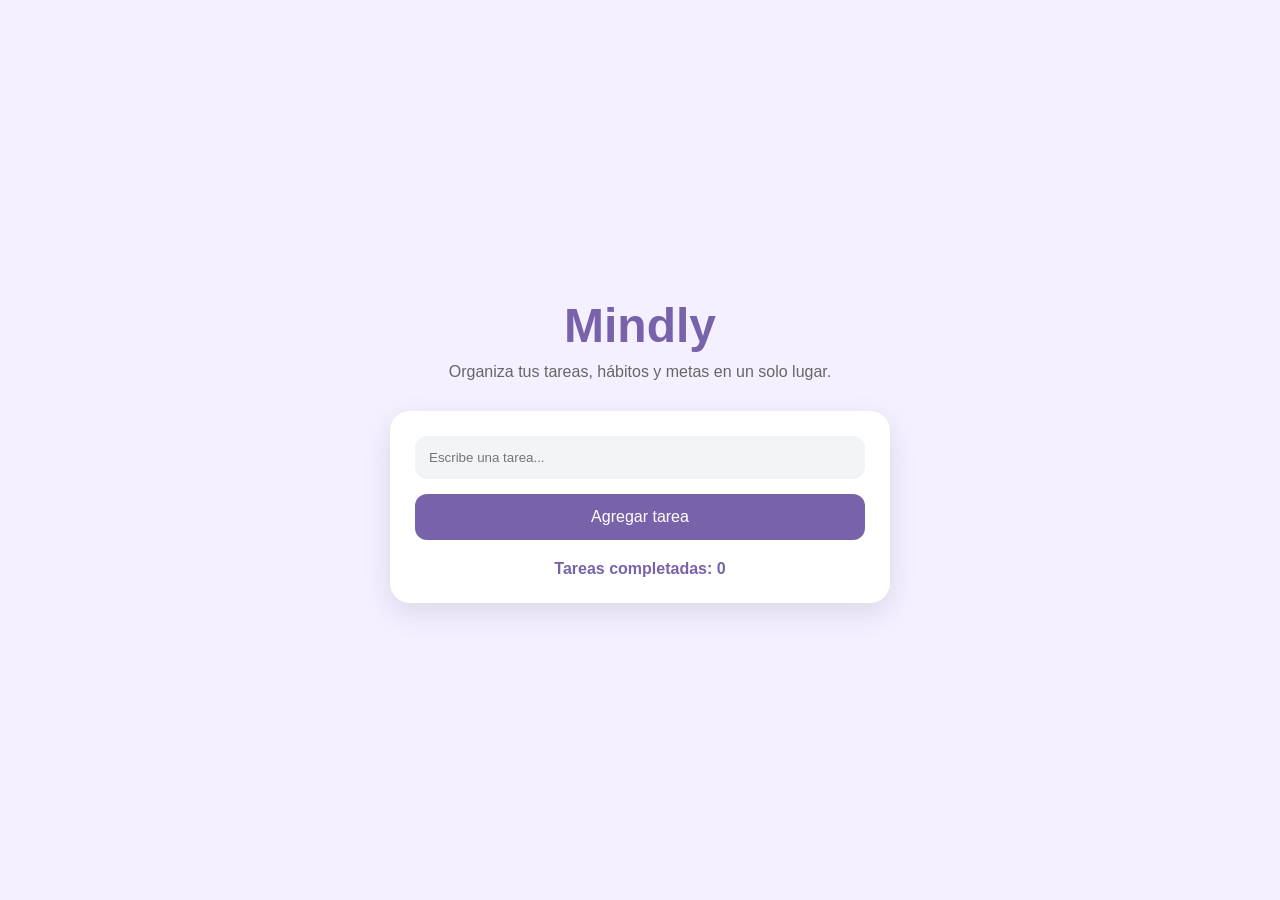
==== index.html @ 55385539 "Rename Índex.html to index.html" ====
<!DOCTYPE html>
<html lang="es">
<head>
    <meta charset="UTF-8">
    <meta name="viewport" content="width=device-width, initial-scale=1.0">
    <title>Mindly</title>
    <link rel="stylesheet" href="style.css">
</head>
<body>

    <div class="container">

        <header>
            <h1>Mindly</h1>
            <p>Organiza tus tareas, hábitos y metas en un solo lugar.</p>
        </header>

        <div class="card">

            <input type="text" id="taskInput" placeholder="Escribe una tarea...">

            <button onclick="addTask()">
                Agregar tarea
            </button>

            <ul id="taskList"></ul>

            <div class="counter">
                Tareas completadas:
                <span id="completed">0</span>
            </div>

        </div>

    </div>

    <script src="script.js"></script>

</body>
</html>
---- style.css ----
*{
    margin:0;
    padding:0;
    box-sizing:border-box;
}

body{
    font-family: Arial, sans-serif;
    background:#f5f0ff;
    min-height:100vh;
    display:flex;
    justify-content:center;
    align-items:center;
    padding:20px;
}

.container{
    width:100%;
    max-width:500px;
}

header{
    text-align:center;
    margin-bottom:30px;
}

h1{
    color:#7863aa;
    font-size:3rem;
}

p{
    color:#666;
    margin-top:10px;
}

.card{
    background:white;
    padding:25px;
    border-radius:20px;
    box-shadow:0 10px 30px rgba(0,0,0,0.1);
}

input{
    width:100%;
    padding:14px;
    border:none;
    border-radius:12px;
    background:#f3f4f6;
    margin-bottom:15px;
}

button{
    width:100%;
    padding:14px;
    border:none;
    border-radius:12px;
    background:#7863aa;
    color:white;
    cursor:pointer;
    font-size:16px;
}

ul{
    list-style:none;
    margin-top:20px;
}

li{
    background:#f9fafb;
    padding:12px;
    border-radius:10px;
    margin-bottom:10px;
    cursor:pointer;
}

.completed{
    text-decoration:line-through;
    opacity:0.6;
}

.counter{
    margin-top:20px;
    text-align:center;
    font-weight:bold;
    color:#7863aa;
}
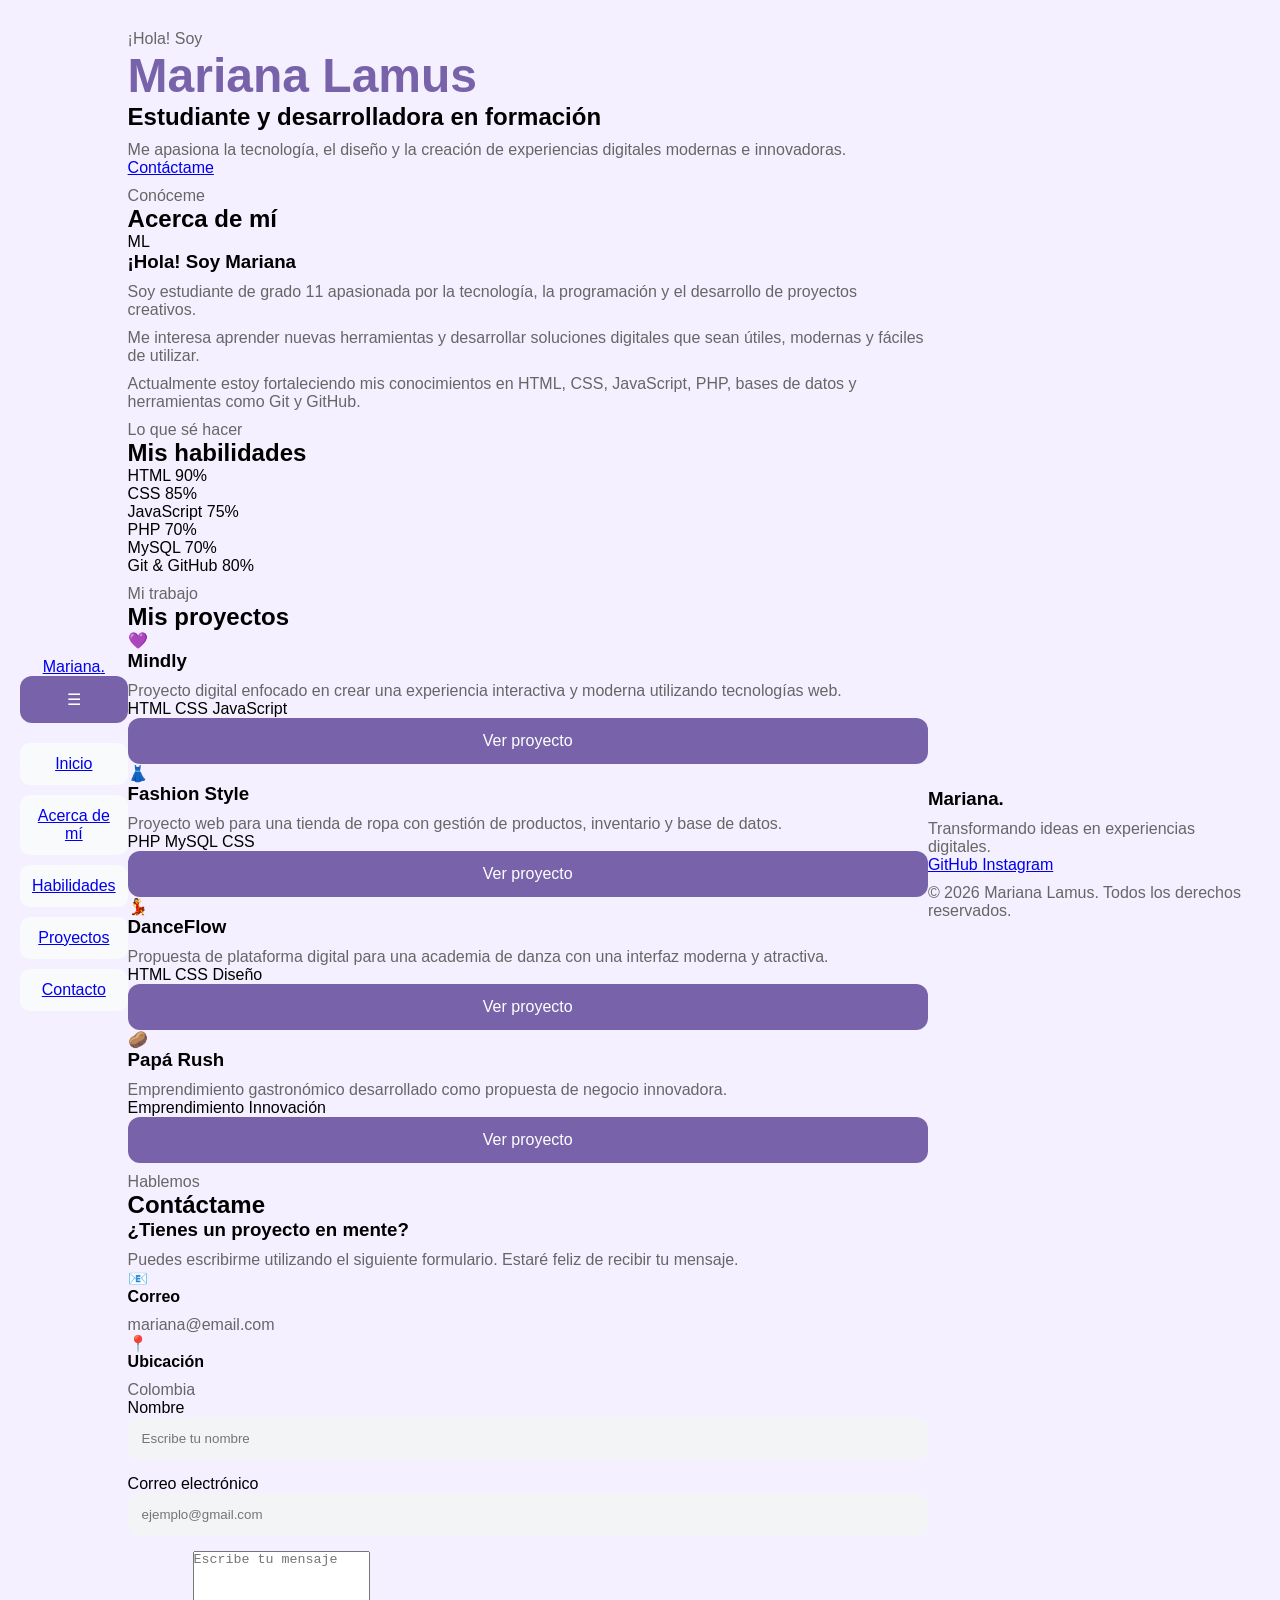
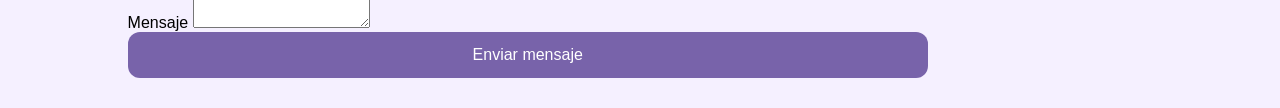
==== commit e6dacb89: "Rename Índex.html to index.html" ====
--- a/index.html
+++ b/index.html
@@ -3,37 +3,491 @@
 <head>
     <meta charset="UTF-8">
     <meta name="viewport" content="width=device-width, initial-scale=1.0">
-    <title>Mindly</title>
+
+    <title>Mariana Lamus | Portafolio</title>
+
     <link rel="stylesheet" href="style.css">
 </head>
+
 <body>
 
-    <div class="container">
-
-        <header>
-            <h1>Mindly</h1>
-            <p>Organiza tus tareas, hábitos y metas en un solo lugar.</p>
-        </header>
-
-        <div class="card">
-
-            <input type="text" id="taskInput" placeholder="Escribe una tarea...">
-
-            <button onclick="addTask()">
-                Agregar tarea
+    <!-- HEADER -->
+    <header class="header">
+        <nav class="navbar">
+
+            <a href="#inicio" class="logo">
+                Mariana<span>.</span>
+            </a>
+
+            <button class="menu-toggle" id="menu-toggle" aria-label="Abrir menú">
+                ☰
             </button>
 
-            <ul id="taskList"></ul>
-
-            <div class="counter">
-                Tareas completadas:
-                <span id="completed">0</span>
-            </div>
+            <ul class="nav-menu" id="nav-menu">
+                <li><a href="#inicio">Inicio</a></li>
+                <li><a href="#sobre-mi">Acerca de mí</a></li>
+                <li><a href="#habilidades">Habilidades</a></li>
+                <li><a href="#proyectos">Proyectos</a></li>
+                <li><a href="#contacto">Contacto</a></li>
+            </ul>
+
+        </nav>
+    </header>
+
+
+    <!-- CONTENIDO PRINCIPAL -->
+    <main>
+
+        <!-- INICIO -->
+        <section id="inicio" class="hero">
+
+            <div class="hero-content">
+
+                <p class="hero-subtitle">¡Hola! Soy</p>
+
+                <h1>Mariana Lamus</h1>
+
+                <h2>Estudiante y desarrolladora en formación</h2>
+
+                <p>
+                    Me apasiona la tecnología, el diseño y la creación
+                    de experiencias digitales modernas e innovadoras.
+                </p>
+
+                <a href="#contacto" class="btn">
+                    Contáctame
+                </a>
+
+            </div>
+
+        </section>
+
+
+        <!-- ACERCA DE MÍ -->
+        <section id="sobre-mi" class="section about">
+
+            <div class="section-title">
+                <p>Conóceme</p>
+                <h2>Acerca de mí</h2>
+            </div>
+
+            <div class="about-content">
+
+                <div class="about-image">
+                    <div class="profile-placeholder">
+                        ML
+                    </div>
+                </div>
+
+                <div class="about-text">
+
+                    <h3>¡Hola! Soy Mariana</h3>
+
+                    <p>
+                        Soy estudiante de grado 11 apasionada por la tecnología,
+                        la programación y el desarrollo de proyectos creativos.
+                    </p>
+
+                    <p>
+                        Me interesa aprender nuevas herramientas y desarrollar
+                        soluciones digitales que sean útiles, modernas y fáciles
+                        de utilizar.
+                    </p>
+
+                    <p>
+                        Actualmente estoy fortaleciendo mis conocimientos en
+                        HTML, CSS, JavaScript, PHP, bases de datos y herramientas
+                        como Git y GitHub.
+                    </p>
+
+                </div>
+
+            </div>
+
+        </section>
+
+
+        <!-- HABILIDADES -->
+        <section id="habilidades" class="section skills">
+
+            <div class="section-title">
+                <p>Lo que sé hacer</p>
+                <h2>Mis habilidades</h2>
+            </div>
+
+            <div class="skills-container">
+
+                <div class="skill-card">
+
+                    <div class="skill-info">
+                        <span>HTML</span>
+                        <span>90%</span>
+                    </div>
+
+                    <div class="progress-bar">
+                        <div class="progress html"></div>
+                    </div>
+
+                </div>
+
+
+                <div class="skill-card">
+
+                    <div class="skill-info">
+                        <span>CSS</span>
+                        <span>85%</span>
+                    </div>
+
+                    <div class="progress-bar">
+                        <div class="progress css"></div>
+                    </div>
+
+                </div>
+
+
+                <div class="skill-card">
+
+                    <div class="skill-info">
+                        <span>JavaScript</span>
+                        <span>75%</span>
+                    </div>
+
+                    <div class="progress-bar">
+                        <div class="progress javascript"></div>
+                    </div>
+
+                </div>
+
+
+                <div class="skill-card">
+
+                    <div class="skill-info">
+                        <span>PHP</span>
+                        <span>70%</span>
+                    </div>
+
+                    <div class="progress-bar">
+                        <div class="progress php"></div>
+                    </div>
+
+                </div>
+
+
+                <div class="skill-card">
+
+                    <div class="skill-info">
+                        <span>MySQL</span>
+                        <span>70%</span>
+                    </div>
+
+                    <div class="progress-bar">
+                        <div class="progress mysql"></div>
+                    </div>
+
+                </div>
+
+
+                <div class="skill-card">
+
+                    <div class="skill-info">
+                        <span>Git & GitHub</span>
+                        <span>80%</span>
+                    </div>
+
+                    <div class="progress-bar">
+                        <div class="progress git"></div>
+                    </div>
+
+                </div>
+
+            </div>
+
+        </section>
+
+
+        <!-- PROYECTOS -->
+        <section id="proyectos" class="section projects">
+
+            <div class="section-title">
+                <p>Mi trabajo</p>
+                <h2>Mis proyectos</h2>
+            </div>
+
+            <div class="projects-container">
+
+
+                <!-- PROYECTO 1 -->
+                <article class="project-card">
+
+                    <div class="project-icon">
+                        💜
+                    </div>
+
+                    <div class="project-content">
+
+                        <h3>Mindly</h3>
+
+                        <p>
+                            Proyecto digital enfocado en crear una experiencia
+                            interactiva y moderna utilizando tecnologías web.
+                        </p>
+
+                        <div class="project-tags">
+                            <span>HTML</span>
+                            <span>CSS</span>
+                            <span>JavaScript</span>
+                        </div>
+
+                        <button class="project-btn">
+                            Ver proyecto
+                        </button>
+
+                    </div>
+
+                </article>
+
+
+                <!-- PROYECTO 2 -->
+                <article class="project-card">
+
+                    <div class="project-icon">
+                        👗
+                    </div>
+
+                    <div class="project-content">
+
+                        <h3>Fashion Style</h3>
+
+                        <p>
+                            Proyecto web para una tienda de ropa con gestión
+                            de productos, inventario y base de datos.
+                        </p>
+
+                        <div class="project-tags">
+                            <span>PHP</span>
+                            <span>MySQL</span>
+                            <span>CSS</span>
+                        </div>
+
+                        <button class="project-btn">
+                            Ver proyecto
+                        </button>
+
+                    </div>
+
+                </article>
+
+
+                <!-- PROYECTO 3 -->
+                <article class="project-card">
+
+                    <div class="project-icon">
+                        💃
+                    </div>
+
+                    <div class="project-content">
+
+                        <h3>DanceFlow</h3>
+
+                        <p>
+                            Propuesta de plataforma digital para una academia
+                            de danza con una interfaz moderna y atractiva.
+                        </p>
+
+                        <div class="project-tags">
+                            <span>HTML</span>
+                            <span>CSS</span>
+                            <span>Diseño</span>
+                        </div>
+
+                        <button class="project-btn">
+                            Ver proyecto
+                        </button>
+
+                    </div>
+
+                </article>
+
+
+                <!-- PROYECTO 4 -->
+                <article class="project-card">
+
+                    <div class="project-icon">
+                        🥔
+                    </div>
+
+                    <div class="project-content">
+
+                        <h3>Papá Rush</h3>
+
+                        <p>
+                            Emprendimiento gastronómico desarrollado como
+                            propuesta de negocio innovadora.
+                        </p>
+
+                        <div class="project-tags">
+                            <span>Emprendimiento</span>
+                            <span>Innovación</span>
+                        </div>
+
+                        <button class="project-btn">
+                            Ver proyecto
+                        </button>
+
+                    </div>
+
+                </article>
+
+            </div>
+
+        </section>
+
+
+        <!-- CONTACTO -->
+        <section id="contacto" class="section contact">
+
+            <div class="section-title">
+                <p>Hablemos</p>
+                <h2>Contáctame</h2>
+            </div>
+
+
+            <div class="contact-container">
+
+                <div class="contact-info">
+
+                    <h3>¿Tienes un proyecto en mente?</h3>
+
+                    <p>
+                        Puedes escribirme utilizando el siguiente formulario.
+                        Estaré feliz de recibir tu mensaje.
+                    </p>
+
+                    <div class="contact-item">
+                        📧
+                        <div>
+                            <strong>Correo</strong>
+                            <p>mariana@email.com</p>
+                        </div>
+                    </div>
+
+
+                    <div class="contact-item">
+                        📍
+                        <div>
+                            <strong>Ubicación</strong>
+                            <p>Colombia</p>
+                        </div>
+                    </div>
+
+                </div>
+
+
+                <!-- FORMULARIO -->
+                <form id="contact-form" class="contact-form">
+
+                    <div class="form-group">
+
+                        <label for="nombre">
+                            Nombre
+                        </label>
+
+                        <input
+                            type="text"
+                            id="nombre"
+                            name="nombre"
+                            placeholder="Escribe tu nombre"
+                        >
+
+                        <small class="error-message" id="nombre-error"></small>
+
+                    </div>
+
+
+                    <div class="form-group">
+
+                        <label for="email">
+                            Correo electrónico
+                        </label>
+
+                        <input
+                            type="email"
+                            id="email"
+                            name="email"
+                            placeholder="ejemplo@gmail.com"
+                        >
+
+                        <small class="error-message" id="email-error"></small>
+
+                    </div>
+
+
+                    <div class="form-group">
+
+                        <label for="mensaje">
+                            Mensaje
+                        </label>
+
+                        <textarea
+                            id="mensaje"
+                            name="mensaje"
+                            rows="5"
+                            placeholder="Escribe tu mensaje"
+                        ></textarea>
+
+                        <small class="error-message" id="mensaje-error"></small>
+
+                    </div>
+
+
+                    <button type="submit" class="btn">
+                        Enviar mensaje
+                    </button>
+
+                    <p id="form-success" class="success-message"></p>
+
+                </form>
+
+            </div>
+
+        </section>
+
+    </main>
+
+
+    <!-- FOOTER -->
+    <footer class="footer">
+
+        <div class="footer-content">
+
+            <h3>Mariana<span>.</span></h3>
+
+            <p>
+                Transformando ideas en experiencias digitales.
+            </p>
+
+            <div class="social-links">
+
+                <a href="#" aria-label="GitHub">
+                    GitHub
+                </a>
+
+                <a href="#" aria-label="Instagram">
+                    Instagram
+                </a>
+
+            </div>
+
+            <p class="copyright">
+                © 2026 Mariana Lamus. Todos los derechos reservados.
+            </p>
 
         </div>
 
-    </div>
-
+    </footer>
+
+
+    <!-- JAVASCRIPT -->
     <script src="script.js"></script>
 
 </body>
